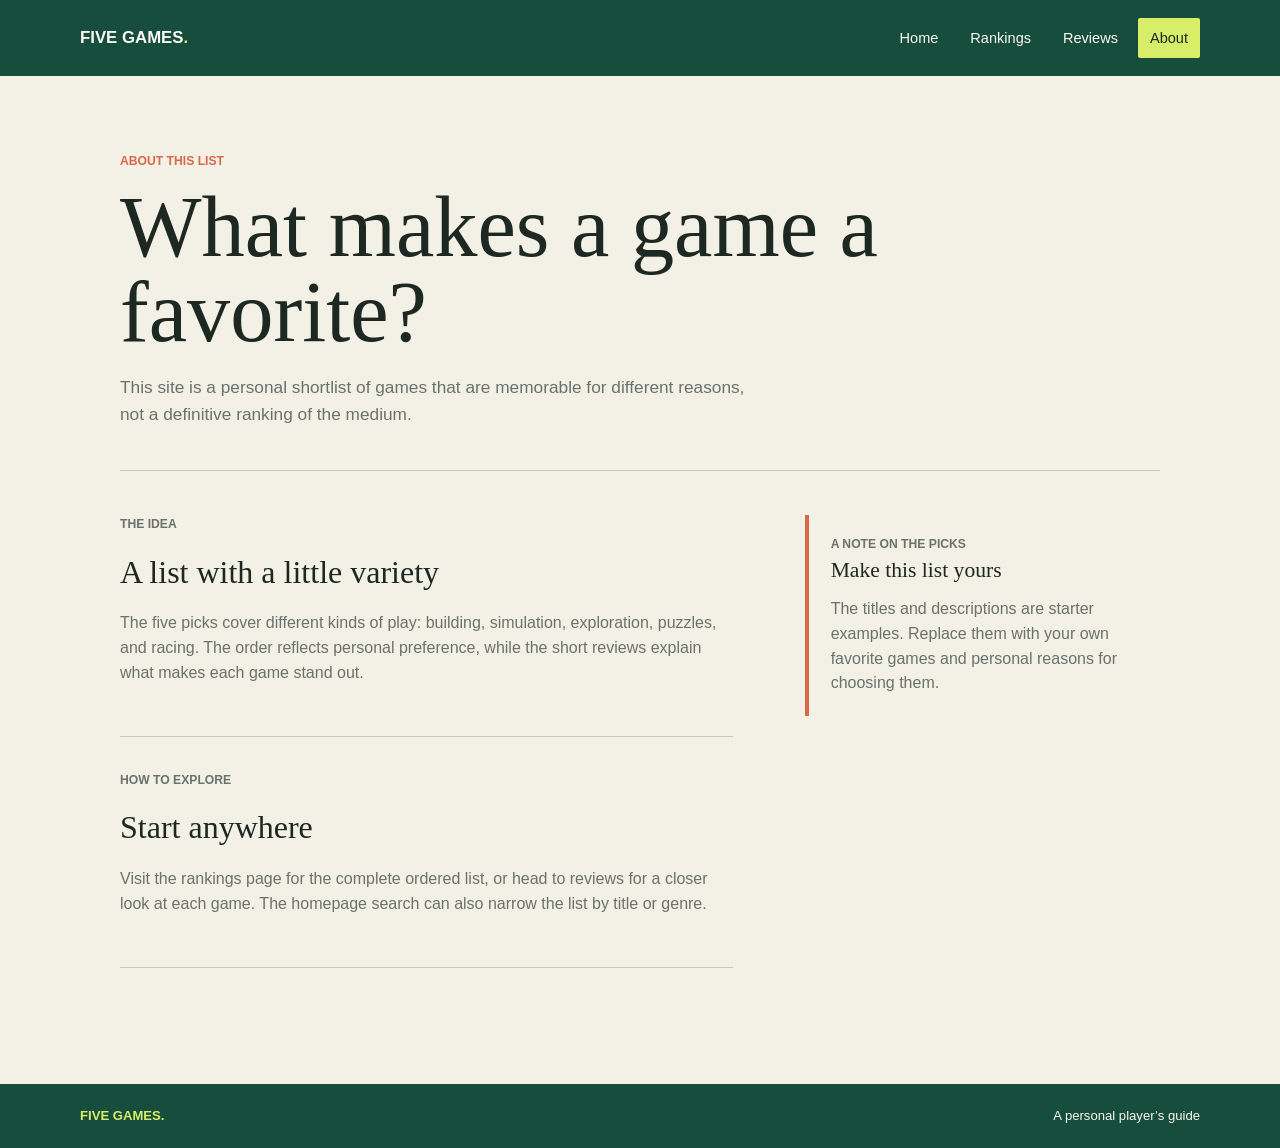
==== about.html @ af73bb3e "1st push" ====
<!doctype html>
<html lang="en">
<head>
  <meta charset="utf-8">
  <meta name="viewport" content="width=device-width, initial-scale=1">
  <meta name="description" content="About this personal collection of favorite video games.">
  <title>Five Games | About</title>
  <link rel="stylesheet" href="style.css">
</head>
<body>
  <header class="site-header">
    <a class="site-name" href="index.html">FIVE GAMES<span>.</span></a>
    <!-- The nav element groups links to all four pages in the site header. -->
    <nav class="site-nav" aria-label="Main navigation">
      <a href="index.html">Home</a>
      <a href="rankings.html">Rankings</a>
      <a href="reviews.html">Reviews</a>
      <a href="about.html" aria-current="page">About</a>
    </nav>
  </header>

  <main class="page-shell">
    <section class="intro page-intro">
      <p class="eyebrow">About this list</p>
      <h1>What makes a game a favorite?</h1>
      <p class="intro-copy">This site is a personal shortlist of games that are memorable for different reasons, not a definitive ranking of the medium.</p>
    </section>

    <section class="about-content">
      <div class="about-grid">
        <div>
          <section class="about-section">
            <p class="eyebrow">The idea</p>
            <h2>A list with a little variety</h2>
            <p>The five picks cover different kinds of play: building, simulation, exploration, puzzles, and racing. The order reflects personal preference, while the short reviews explain what makes each game stand out.</p>
          </section>
          <section class="about-section">
            <p class="eyebrow">How to explore</p>
            <h2>Start anywhere</h2>
            <p>Visit the rankings page for the complete ordered list, or head to reviews for a closer look at each game. The homepage search can also narrow the list by title or genre.</p>
          </section>
        </div>
        <aside class="about-aside">
          <p class="eyebrow">A note on the picks</p>
          <h2>Make this list yours</h2>
          <p>The titles and descriptions are starter examples. Replace them with your own favorite games and personal reasons for choosing them.</p>
        </aside>
      </div>
    </section>
  </main>

  <footer class="site-footer"><span>FIVE GAMES.</span><span>A personal player’s guide</span></footer>
</body>
</html>
---- style.css ----
:root {
  color-scheme: light;
  --paper: #f3f0e6;
  --paper-light: #fbf9f1;
  --ink: #1c2821;
  --green: #174d3d;
  --green-soft: #dce8d8;
  --lime: #d8ee68;
  --coral: #d9684b;
  --muted: #69736a;
  --rule: #c9c9b9;
  font-family: Arial, Helvetica, sans-serif;
  font-synthesis: none;
}

* {
  box-sizing: border-box;
}

body {
  margin: 0;
  background: var(--paper);
  color: var(--ink);
  line-height: 1.55;
}

a {
  color: inherit;
}

.site-header {
  min-height: 76px;
  padding: 0 max(6vw, calc((100vw - 1120px) / 2));
  display: flex;
  align-items: center;
  justify-content: space-between;
  gap: 28px;
  background: var(--green);
  color: var(--paper-light);
}

.site-name {
  color: var(--paper-light);
  font-size: 1.05rem;
  font-weight: 800;
  text-decoration: none;
  white-space: nowrap;
}

.site-name span,
.site-footer span:first-child {
  color: var(--lime);
}

.site-nav {
  display: flex;
  align-items: center;
  gap: 8px;
}

.site-nav a {
  padding: 9px 12px;
  border-radius: 2px;
  color: var(--paper-light);
  font-size: 0.91rem;
  text-decoration: none;
}

.site-nav a:hover,
.site-nav a:focus-visible,
.site-nav a[aria-current="page"] {
  background: var(--lime);
  color: var(--ink);
}

.page-shell {
  width: min(100% - 48px, 1040px);
  margin: 0 auto;
}

.intro {
  padding: 76px 0 48px;
  border-bottom: 1px solid var(--rule);
}

.intro-home {
  display: grid;
  grid-template-columns: minmax(0, 1.2fr) minmax(240px, 0.8fr);
  column-gap: 64px;
  align-items: end;
}

.intro-home .eyebrow,
.intro-home h1 {
  grid-column: 1;
}

.intro-home .intro-copy {
  grid-column: 1;
  max-width: 520px;
  margin-bottom: 0;
}

.intro-home .game-search {
  grid-column: 2;
  grid-row: 1 / span 3;
  align-self: end;
}

.eyebrow {
  margin: 0 0 14px;
  color: var(--coral);
  font-size: 0.76rem;
  font-weight: 800;
  text-transform: uppercase;
}

h1,
h2,
h3,
p {
  margin-top: 0;
}

h1,
.section-heading h2,
.about-section h2 {
  font-family: Georgia, "Times New Roman", serif;
  font-weight: 500;
}

h1 {
  max-width: 760px;
  margin-bottom: 20px;
  font-size: clamp(2.8rem, 7vw, 5.4rem);
  line-height: 0.98;
}

.page-intro h1 {
  max-width: 840px;
}

.intro-copy {
  max-width: 650px;
  color: var(--muted);
  font-size: 1.08rem;
}

.game-search {
  display: grid;
  gap: 8px;
  padding: 18px;
  background: var(--green-soft);
}

.game-search label {
  font-size: 0.84rem;
  font-weight: 700;
}

.game-search input {
  width: 100%;
  min-height: 46px;
  padding: 10px 12px;
  border: 1px solid #8c9b88;
  border-radius: 2px;
  background: var(--paper-light);
  color: var(--ink);
  font: inherit;
}

.game-search input:focus-visible {
  outline: 3px solid var(--coral);
  outline-offset: 2px;
}

.search-status {
  min-height: 1.5em;
  margin: 18px 0 0;
  color: var(--muted);
  font-size: 0.9rem;
}

.home-ranking {
  padding: 44px 0 80px;
}

.section-heading {
  display: flex;
  align-items: end;
  justify-content: space-between;
  gap: 20px;
  margin-bottom: 18px;
}

.section-heading .eyebrow {
  margin-bottom: 5px;
}

.section-heading h2,
.about-section h2 {
  margin-bottom: 0;
  font-size: 2rem;
}

.game-list {
  margin: 0;
  padding: 0;
  list-style-position: inside;
}

.game-entry {
  display: grid;
  grid-template-columns: 86px minmax(0, 1fr) auto;
  align-items: center;
  gap: 24px;
  min-height: 126px;
  padding: 22px 12px 22px 8px;
  border-top: 1px solid var(--rule);
}

.game-entry:last-child {
  border-bottom: 1px solid var(--rule);
}

.game-entry::marker {
  color: var(--coral);
  font-family: Georgia, "Times New Roman", serif;
  font-size: 1.6rem;
  font-weight: 700;
}

.game-entry[hidden] {
  display: none;
}

.game-genre {
  justify-self: start;
  padding: 5px 9px;
  background: var(--lime);
  color: var(--ink);
  font-size: 0.73rem;
  font-weight: 800;
  text-transform: uppercase;
}

.game-entry h3,
.review h2 {
  margin-bottom: 5px;
  font-family: Georgia, "Times New Roman", serif;
  font-size: 1.45rem;
  font-weight: 500;
  line-height: 1.2;
}

.game-entry p,
.review p {
  max-width: 650px;
  margin-bottom: 0;
  color: var(--muted);
}

.text-link {
  color: var(--green);
  font-size: 0.9rem;
  font-weight: 700;
  text-decoration-thickness: 1px;
  text-underline-offset: 4px;
}

.text-link:hover {
  color: var(--coral);
}

.text-link span {
  color: var(--coral);
}

.page-intro {
  padding-bottom: 42px;
}

.page-intro .intro-copy {
  margin-bottom: 0;
}

.rankings-content,
.reviews-content,
.about-content {
  padding: 44px 0 82px;
}

.ranking-list {
  counter-reset: ranking;
  margin: 0;
  padding: 0;
  list-style: none;
}

.ranking-item {
  counter-increment: ranking;
  display: grid;
  grid-template-columns: 78px minmax(0, 1fr) 160px;
  align-items: center;
  gap: 24px;
  padding: 24px 0;
  border-top: 1px solid var(--rule);
}

.ranking-item:last-child {
  border-bottom: 1px solid var(--rule);
}

.ranking-number {
  color: var(--coral);
  font-family: Georgia, "Times New Roman", serif;
  font-size: 2.7rem;
  line-height: 1;
}

.ranking-title {
  margin-bottom: 6px;
  font-family: Georgia, "Times New Roman", serif;
  font-size: 1.6rem;
  font-weight: 500;
  line-height: 1.2;
}

.ranking-item p {
  max-width: 650px;
  margin-bottom: 0;
  color: var(--muted);
}

.ranking-aside {
  justify-self: end;
  color: var(--green);
  font-size: 0.82rem;
  font-weight: 700;
  text-align: right;
}

.review {
  display: grid;
  grid-template-columns: 150px minmax(0, 1fr);
  gap: 28px;
  padding: 30px 0;
  border-top: 1px solid var(--rule);
  scroll-margin-top: 24px;
}

.review:last-child {
  border-bottom: 1px solid var(--rule);
}

.review-meta {
  color: var(--coral);
  font-size: 0.79rem;
  font-weight: 800;
  text-transform: uppercase;
}

.review-meta p {
  margin: 4px 0 0;
  color: var(--muted);
  font-weight: 400;
  text-transform: none;
}

.review h2 {
  font-size: 1.8rem;
}

.review .review-summary {
  margin-bottom: 12px;
  color: var(--ink);
  font-size: 1.04rem;
}

.about-grid {
  display: grid;
  grid-template-columns: minmax(0, 1fr) minmax(240px, 0.58fr);
  gap: 72px;
}

.about-section {
  padding: 0 0 34px;
  border-bottom: 1px solid var(--rule);
  margin-bottom: 34px;
}

.about-section h2 {
  margin-bottom: 14px;
}

.about-section p {
  max-width: 650px;
  color: var(--muted);
}

.about-aside {
  align-self: start;
  padding: 20px 0 20px 22px;
  border-left: 4px solid var(--coral);
}

.about-aside h2 {
  margin-bottom: 10px;
  font-family: Georgia, "Times New Roman", serif;
  font-size: 1.35rem;
  font-weight: 500;
}

.about-aside p {
  margin-bottom: 0;
  color: var(--muted);
}

.site-footer {
  display: flex;
  justify-content: space-between;
  gap: 20px;
  padding: 22px max(6vw, calc((100vw - 1120px) / 2));
  background: var(--green);
  color: var(--paper-light);
  font-size: 0.82rem;
}

.site-footer span:first-child {
  font-weight: 800;
}

@media (max-width: 700px) {
  .site-header {
    align-items: flex-start;
    flex-direction: column;
    gap: 12px;
    padding: 18px 24px;
  }

  .site-nav {
    width: 100%;
    flex-wrap: wrap;
    gap: 2px;
  }

  .site-nav a {
    padding: 7px 9px;
  }

  .page-shell {
    width: min(100% - 36px, 1040px);
  }

  .intro {
    padding-top: 52px;
  }

  .intro-home {
    display: block;
  }

  .intro-home .game-search {
    margin-top: 28px;
  }

  .game-entry {
    grid-template-columns: 1fr auto;
    gap: 12px;
    padding: 18px 6px;
  }

  .game-genre {
    grid-column: 1 / -1;
  }

  .game-entry > div {
    grid-column: 1 / -1;
  }

  .game-entry .text-link {
    grid-column: 1 / -1;
    justify-self: start;
  }

  .ranking-item {
    grid-template-columns: 54px minmax(0, 1fr);
    gap: 14px;
  }

  .ranking-aside {
    grid-column: 2;
    justify-self: start;
    text-align: left;
  }

  .review {
    grid-template-columns: 1fr;
    gap: 10px;
  }

  .about-grid {
    grid-template-columns: 1fr;
    gap: 24px;
  }

  .site-footer {
    padding: 20px 24px;
  }
}
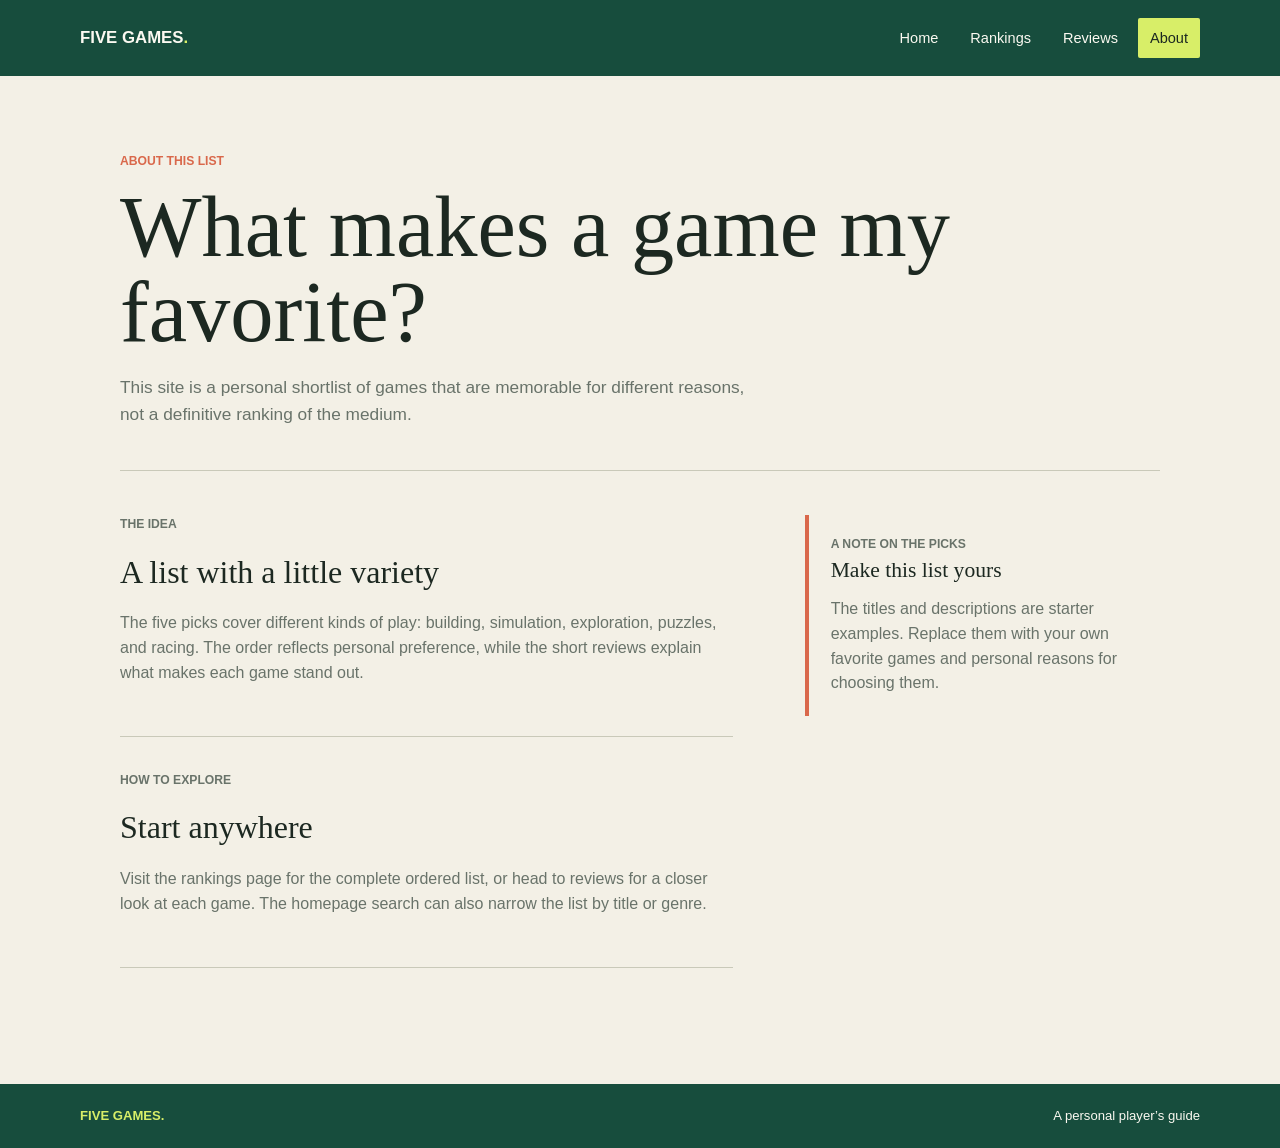
==== commit abcf19d1: "1st draft" ====
--- a/about.html
+++ b/about.html
@@ -5,7 +5,7 @@
   <meta name="viewport" content="width=device-width, initial-scale=1">
   <meta name="description" content="About this personal collection of favorite video games.">
   <title>Five Games | About</title>
-  <link rel="stylesheet" href="style.css">
+  <link rel="stylesheet" href="CSS/style.css">
 </head>
 <body>
   <header class="site-header">
@@ -22,7 +22,7 @@
   <main class="page-shell">
     <section class="intro page-intro">
       <p class="eyebrow">About this list</p>
-      <h1>What makes a game a favorite?</h1>
+      <h1>What makes a game my favorite?</h1>
       <p class="intro-copy">This site is a personal shortlist of games that are memorable for different reasons, not a definitive ranking of the medium.</p>
     </section>
 
--- a/CSS/style.css
+++ b/CSS/style.css
@@ -0,0 +1,510 @@
+:root {
+  color-scheme: light;
+  --paper: #f3f0e6;
+  --paper-light: #fbf9f1;
+  --ink: #1c2821;
+  --green: #174d3d;
+  --green-soft: #dce8d8;
+  --lime: #d8ee68;
+  --coral: #d9684b;
+  --muted: #69736a;
+  --rule: #c9c9b9;
+  font-family: Arial, Helvetica, sans-serif;
+  font-synthesis: none;
+}
+
+* {
+  box-sizing: border-box;
+}
+
+body {
+  margin: 0;
+  background: var(--paper);
+  color: var(--ink);
+  line-height: 1.55;
+}
+
+a {
+  color: inherit;
+}
+
+.site-header {
+  min-height: 76px;
+  padding: 0 max(6vw, calc((100vw - 1120px) / 2));
+  display: flex;
+  align-items: center;
+  justify-content: space-between;
+  gap: 28px;
+  background: var(--green);
+  color: var(--paper-light);
+}
+
+.site-name {
+  color: var(--paper-light);
+  font-size: 1.05rem;
+  font-weight: 800;
+  text-decoration: none;
+  white-space: nowrap;
+}
+
+.site-name span,
+.site-footer span:first-child {
+  color: var(--lime);
+}
+
+.site-nav {
+  display: flex;
+  align-items: center;
+  gap: 8px;
+}
+
+.site-nav a {
+  padding: 9px 12px;
+  border-radius: 2px;
+  color: var(--paper-light);
+  font-size: 0.91rem;
+  text-decoration: none;
+}
+
+.site-nav a:hover,
+.site-nav a:focus-visible,
+.site-nav a[aria-current="page"] {
+  background: var(--lime);
+  color: var(--ink);
+}
+
+.page-shell {
+  width: min(100% - 48px, 1040px);
+  margin: 0 auto;
+}
+
+.intro {
+  padding: 76px 0 48px;
+  border-bottom: 1px solid var(--rule);
+}
+
+.intro-home {
+  display: grid;
+  grid-template-columns: minmax(0, 1.2fr) minmax(240px, 0.8fr);
+  column-gap: 64px;
+  align-items: end;
+}
+
+.intro-home .eyebrow,
+.intro-home h1 {
+  grid-column: 1;
+}
+
+.intro-home .intro-copy {
+  grid-column: 1;
+  max-width: 520px;
+  margin-bottom: 0;
+}
+
+.intro-home .game-search {
+  grid-column: 2;
+  grid-row: 1 / span 3;
+  align-self: end;
+}
+
+.eyebrow {
+  margin: 0 0 14px;
+  color: var(--coral);
+  font-size: 0.76rem;
+  font-weight: 800;
+  text-transform: uppercase;
+}
+
+h1,
+h2,
+h3,
+p {
+  margin-top: 0;
+}
+
+h1,
+.section-heading h2,
+.about-section h2 {
+  font-family: Georgia, "Times New Roman", serif;
+  font-weight: 500;
+}
+
+h1 {
+  max-width: 760px;
+  margin-bottom: 20px;
+  font-size: clamp(2.8rem, 7vw, 5.4rem);
+  line-height: 0.98;
+}
+
+.page-intro h1 {
+  max-width: 840px;
+}
+
+.intro-copy {
+  max-width: 650px;
+  color: var(--muted);
+  font-size: 1.08rem;
+}
+
+.game-search {
+  display: grid;
+  gap: 8px;
+  padding: 18px;
+  background: var(--green-soft);
+}
+
+.game-search label {
+  font-size: 0.84rem;
+  font-weight: 700;
+}
+
+.game-search input {
+  width: 100%;
+  min-height: 46px;
+  padding: 10px 12px;
+  border: 1px solid #8c9b88;
+  border-radius: 2px;
+  background: var(--paper-light);
+  color: var(--ink);
+  font: inherit;
+}
+
+.game-search input:focus-visible {
+  outline: 3px solid var(--coral);
+  outline-offset: 2px;
+}
+
+.search-status {
+  min-height: 1.5em;
+  margin: 18px 0 0;
+  color: var(--muted);
+  font-size: 0.9rem;
+}
+
+.home-ranking {
+  padding: 44px 0 80px;
+}
+
+.section-heading {
+  display: flex;
+  align-items: end;
+  justify-content: space-between;
+  gap: 20px;
+  margin-bottom: 18px;
+}
+
+.section-heading .eyebrow {
+  margin-bottom: 5px;
+}
+
+.section-heading h2,
+.about-section h2 {
+  margin-bottom: 0;
+  font-size: 2rem;
+}
+
+.game-list {
+  margin: 0;
+  padding: 0;
+  list-style-position: inside;
+}
+
+.game-entry {
+  display: grid;
+  grid-template-columns: 86px minmax(0, 1fr) auto;
+  align-items: center;
+  gap: 24px;
+  min-height: 126px;
+  padding: 22px 12px 22px 8px;
+  border-top: 1px solid var(--rule);
+}
+
+.game-entry:last-child {
+  border-bottom: 1px solid var(--rule);
+}
+
+.game-entry::marker {
+  color: var(--coral);
+  font-family: Georgia, "Times New Roman", serif;
+  font-size: 1.6rem;
+  font-weight: 700;
+}
+
+.game-entry[hidden] {
+  display: none;
+}
+
+.game-genre {
+  justify-self: start;
+  padding: 5px 9px;
+  background: var(--lime);
+  color: var(--ink);
+  font-size: 0.73rem;
+  font-weight: 800;
+  text-transform: uppercase;
+}
+
+.game-entry h3,
+.review h2 {
+  margin-bottom: 5px;
+  font-family: Georgia, "Times New Roman", serif;
+  font-size: 1.45rem;
+  font-weight: 500;
+  line-height: 1.2;
+}
+
+.game-entry p,
+.review p {
+  max-width: 650px;
+  margin-bottom: 0;
+  color: var(--muted);
+}
+
+.text-link {
+  color: var(--green);
+  font-size: 0.9rem;
+  font-weight: 700;
+  text-decoration-thickness: 1px;
+  text-underline-offset: 4px;
+}
+
+.text-link:hover {
+  color: var(--coral);
+}
+
+.text-link span {
+  color: var(--coral);
+}
+
+.page-intro {
+  padding-bottom: 42px;
+}
+
+.page-intro .intro-copy {
+  margin-bottom: 0;
+}
+
+.rankings-content,
+.reviews-content,
+.about-content {
+  padding: 44px 0 82px;
+}
+
+.ranking-list {
+  counter-reset: ranking;
+  margin: 0;
+  padding: 0;
+  list-style: none;
+}
+
+.ranking-item {
+  counter-increment: ranking;
+  display: grid;
+  grid-template-columns: 78px minmax(0, 1fr) 160px;
+  align-items: center;
+  gap: 24px;
+  padding: 24px 0;
+  border-top: 1px solid var(--rule);
+}
+
+.ranking-item:last-child {
+  border-bottom: 1px solid var(--rule);
+}
+
+.ranking-number {
+  color: var(--coral);
+  font-family: Georgia, "Times New Roman", serif;
+  font-size: 2.7rem;
+  line-height: 1;
+}
+
+.ranking-title {
+  margin-bottom: 6px;
+  font-family: Georgia, "Times New Roman", serif;
+  font-size: 1.6rem;
+  font-weight: 500;
+  line-height: 1.2;
+}
+
+.ranking-item p {
+  max-width: 650px;
+  margin-bottom: 0;
+  color: var(--muted);
+}
+
+.ranking-aside {
+  justify-self: end;
+  color: var(--green);
+  font-size: 0.82rem;
+  font-weight: 700;
+  text-align: right;
+}
+
+.review {
+  display: grid;
+  grid-template-columns: 150px minmax(0, 1fr);
+  gap: 28px;
+  padding: 30px 0;
+  border-top: 1px solid var(--rule);
+  scroll-margin-top: 24px;
+}
+
+.review:last-child {
+  border-bottom: 1px solid var(--rule);
+}
+
+.review-meta {
+  color: var(--coral);
+  font-size: 0.79rem;
+  font-weight: 800;
+  text-transform: uppercase;
+}
+
+.review-meta p {
+  margin: 4px 0 0;
+  color: var(--muted);
+  font-weight: 400;
+  text-transform: none;
+}
+
+.review h2 {
+  font-size: 1.8rem;
+}
+
+.review .review-summary {
+  margin-bottom: 12px;
+  color: var(--ink);
+  font-size: 1.04rem;
+}
+
+.about-grid {
+  display: grid;
+  grid-template-columns: minmax(0, 1fr) minmax(240px, 0.58fr);
+  gap: 72px;
+}
+
+.about-section {
+  padding: 0 0 34px;
+  border-bottom: 1px solid var(--rule);
+  margin-bottom: 34px;
+}
+
+.about-section h2 {
+  margin-bottom: 14px;
+}
+
+.about-section p {
+  max-width: 650px;
+  color: var(--muted);
+}
+
+.about-aside {
+  align-self: start;
+  padding: 20px 0 20px 22px;
+  border-left: 4px solid var(--coral);
+}
+
+.about-aside h2 {
+  margin-bottom: 10px;
+  font-family: Georgia, "Times New Roman", serif;
+  font-size: 1.35rem;
+  font-weight: 500;
+}
+
+.about-aside p {
+  margin-bottom: 0;
+  color: var(--muted);
+}
+
+.site-footer {
+  display: flex;
+  justify-content: space-between;
+  gap: 20px;
+  padding: 22px max(6vw, calc((100vw - 1120px) / 2));
+  background: var(--green);
+  color: var(--paper-light);
+  font-size: 0.82rem;
+}
+
+.site-footer span:first-child {
+  font-weight: 800;
+}
+
+@media (max-width: 700px) {
+  .site-header {
+    align-items: flex-start;
+    flex-direction: column;
+    gap: 12px;
+    padding: 18px 24px;
+  }
+
+  .site-nav {
+    width: 100%;
+    flex-wrap: wrap;
+    gap: 2px;
+  }
+
+  .site-nav a {
+    padding: 7px 9px;
+  }
+
+  .page-shell {
+    width: min(100% - 36px, 1040px);
+  }
+
+  .intro {
+    padding-top: 52px;
+  }
+
+  .intro-home {
+    display: block;
+  }
+
+  .intro-home .game-search {
+    margin-top: 28px;
+  }
+
+  .game-entry {
+    grid-template-columns: 1fr auto;
+    gap: 12px;
+    padding: 18px 6px;
+  }
+
+  .game-genre {
+    grid-column: 1 / -1;
+  }
+
+  .game-entry > div {
+    grid-column: 1 / -1;
+  }
+
+  .game-entry .text-link {
+    grid-column: 1 / -1;
+    justify-self: start;
+  }
+
+  .ranking-item {
+    grid-template-columns: 54px minmax(0, 1fr);
+    gap: 14px;
+  }
+
+  .ranking-aside {
+    grid-column: 2;
+    justify-self: start;
+    text-align: left;
+  }
+
+  .review {
+    grid-template-columns: 1fr;
+    gap: 10px;
+  }
+
+  .about-grid {
+    grid-template-columns: 1fr;
+    gap: 24px;
+  }
+
+  .site-footer {
+    padding: 20px 24px;
+  }
+}
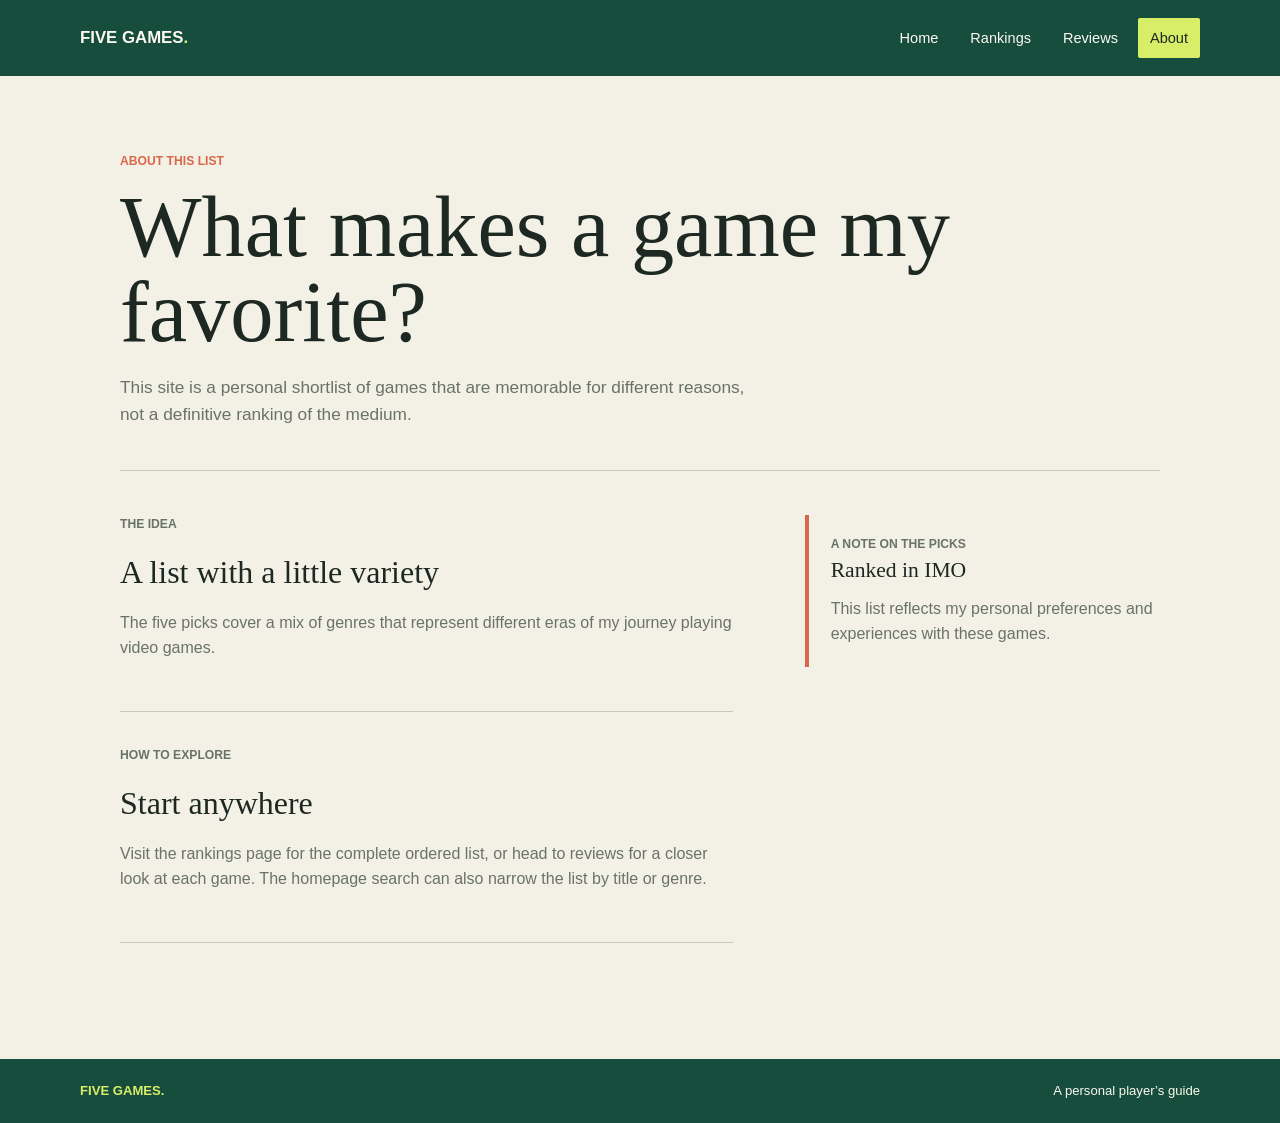
==== commit 8c2a8b96: "Update about.html" ====
--- a/about.html
+++ b/about.html
@@ -32,7 +32,7 @@
           <section class="about-section">
             <p class="eyebrow">The idea</p>
             <h2>A list with a little variety</h2>
-            <p>The five picks cover different kinds of play: building, simulation, exploration, puzzles, and racing. The order reflects personal preference, while the short reviews explain what makes each game stand out.</p>
+            <p>The five picks cover a mix of genres that represent different eras of my journey playing video games.</p>
           </section>
           <section class="about-section">
             <p class="eyebrow">How to explore</p>
@@ -42,8 +42,8 @@
         </div>
         <aside class="about-aside">
           <p class="eyebrow">A note on the picks</p>
-          <h2>Make this list yours</h2>
-          <p>The titles and descriptions are starter examples. Replace them with your own favorite games and personal reasons for choosing them.</p>
+          <h2>Ranked in IMO</h2>
+          <p>This list reflects my personal preferences and experiences with these games.</p>
         </aside>
       </div>
     </section>
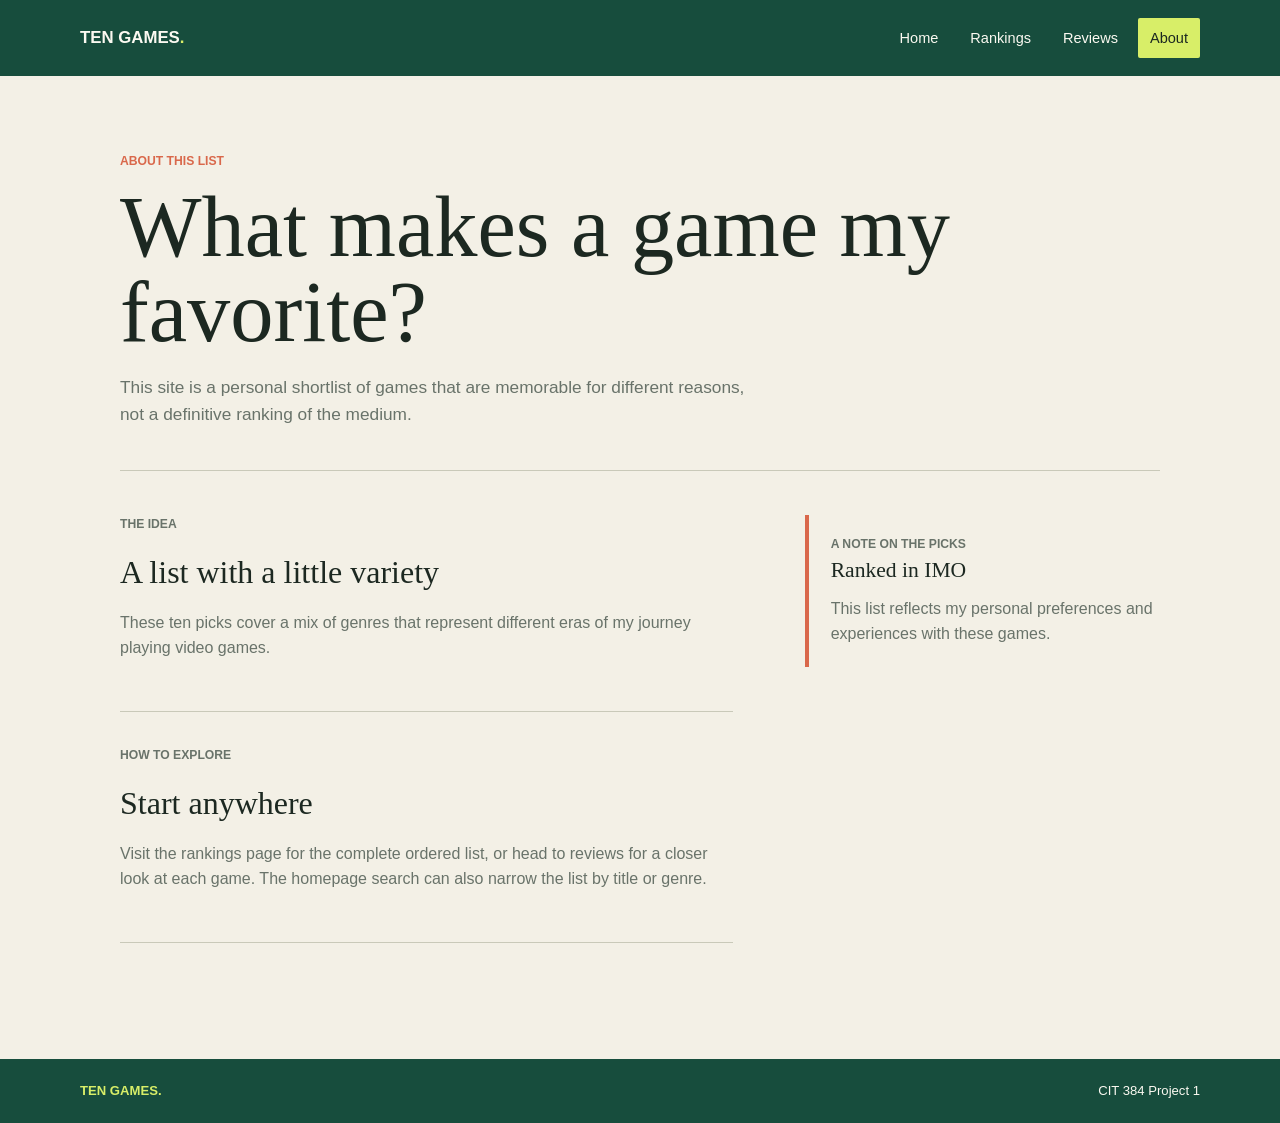
==== commit d947a273: "2nd commit" ====
--- a/about.html
+++ b/about.html
@@ -4,13 +4,14 @@
   <meta charset="utf-8">
   <meta name="viewport" content="width=device-width, initial-scale=1">
   <meta name="description" content="About this personal collection of favorite video games.">
-  <title>Five Games | About</title>
+  <title>Ten Games | About</title>
   <link rel="stylesheet" href="CSS/style.css">
 </head>
 <body>
   <header class="site-header">
-    <a class="site-name" href="index.html">FIVE GAMES<span>.</span></a>
-    <!-- The nav element groups links to all four pages in the site header. -->
+    <a class="site-name" href="index.html">TEN GAMES<span>.</span></a>
+    <!-- The nav element is an MDN semantic landmark. It groups the main site links together so
+         users can move between the pages in a clear and consistent way. -->
     <nav class="site-nav" aria-label="Main navigation">
       <a href="index.html">Home</a>
       <a href="rankings.html">Rankings</a>
@@ -19,6 +20,8 @@
     </nav>
   </header>
 
+  <!-- The main element is an MDN landmark that marks the primary content of the page.
+       It helps define the main informational area for this About page. -->
   <main class="page-shell">
     <section class="intro page-intro">
       <p class="eyebrow">About this list</p>
@@ -29,10 +32,12 @@
     <section class="about-content">
       <div class="about-grid">
         <div>
+          <!-- The section element groups related information into distinct content blocks.
+               This keeps the page readable and makes the structure easier to navigate. -->
           <section class="about-section">
             <p class="eyebrow">The idea</p>
             <h2>A list with a little variety</h2>
-            <p>The five picks cover a mix of genres that represent different eras of my journey playing video games.</p>
+            <p>These ten picks cover a mix of genres that represent different eras of my journey playing video games.</p>
           </section>
           <section class="about-section">
             <p class="eyebrow">How to explore</p>
@@ -40,6 +45,8 @@
             <p>Visit the rankings page for the complete ordered list, or head to reviews for a closer look at each game. The homepage search can also narrow the list by title or genre.</p>
           </section>
         </div>
+        <!-- The aside element is a semantic MDN section used here for supporting information
+             related to the main content but not the main focus of the page. -->
         <aside class="about-aside">
           <p class="eyebrow">A note on the picks</p>
           <h2>Ranked in IMO</h2>
@@ -49,6 +56,8 @@
     </section>
   </main>
 
-  <footer class="site-footer"><span>FIVE GAMES.</span><span>A personal player’s guide</span></footer>
+  <!-- The footer element is an MDN landmark used to mark the end of the page content.
+       It is used here for site branding and identity after the About section. -->
+  <footer class="site-footer"><span>TEN GAMES.</span><span>CIT 384 Project 1</span></footer>
 </body>
 </html>
--- a/CSS/style.css
+++ b/CSS/style.css
@@ -1,4 +1,7 @@
 :root {
+  /* CSS custom properties are a MDN-supported feature that stores reusable values.
+     These variables are defined here and used throughout the site for colors, spacing,
+     and typography so the design stays consistent across all pages. */
   color-scheme: light;
   --paper: #f3f0e6;
   --paper-light: #fbf9f1;
@@ -29,6 +32,9 @@
 }
 
 .site-header {
+  /* The flexbox layout is a core CSS feature from MDN used here to align the brand
+     and main navigation across the top of every page. This keeps the header easy to
+     read and keeps the layout responsive on smaller screens. */
   min-height: 76px;
   padding: 0 max(6vw, calc((100vw - 1120px) / 2));
   display: flex;
@@ -74,6 +80,9 @@
 }
 
 .page-shell {
+  /* This centered container keeps the content narrow on large screens while still using the
+     full width of the browser on smaller screens. The min() function is a modern CSS feature
+     that helps keep responsive spacing clean without needing extra wrapper divs. */
   width: min(100% - 48px, 1040px);
   margin: 0 auto;
 }
@@ -84,6 +93,9 @@
 }
 
 .intro-home {
+  /* The homepage intro uses CSS Grid to split the section into a text area and a search panel.
+     The two-column layout gives the heading room on the left while keeping the search box aligned
+     neatly on the right. */
   display: grid;
   grid-template-columns: minmax(0, 1.2fr) minmax(240px, 0.8fr);
   column-gap: 64px;
@@ -102,6 +114,8 @@
 }
 
 .intro-home .game-search {
+  /* This places the search panel in the right column and spans multiple grid rows so it lines up
+     visually with the intro text and feels like part of the same section block. */
   grid-column: 2;
   grid-row: 1 / span 3;
   align-self: end;
@@ -210,6 +224,9 @@
 }
 
 .game-entry {
+  /* Each homepage list item is arranged as a three-column grid: the genre label, the game info,
+     and the review link. This creates a clean, consistent card layout without needing a more
+     complex nested structure in the HTML. */
   display: grid;
   grid-template-columns: 86px minmax(0, 1fr) auto;
   align-items: center;
@@ -298,6 +315,8 @@
 }
 
 .ranking-item {
+  /* The ranking page uses a similar grid pattern, but the right column is reserved for the
+     genre tag so the list remains readable and evenly spaced while preserving the numeric order. */
   counter-increment: ranking;
   display: grid;
   grid-template-columns: 78px minmax(0, 1fr) 160px;
@@ -341,6 +360,9 @@
 }
 
 .review {
+  /* Each review is styled as a two-column layout so the left side can hold the category metadata
+     while the right side keeps the longer review text easy to scan. The scroll-margin-top helps
+     anchor links land cleanly when a review is opened from another page. */
   display: grid;
   grid-template-columns: 150px minmax(0, 1fr);
   gap: 28px;
@@ -378,6 +400,8 @@
 }
 
 .about-grid {
+  /* This layout creates a main content column and a smaller side note column. The sidebar stays
+     narrow while the main text keeps a roomy reading area, which makes the About page feel balanced. */
   display: grid;
   grid-template-columns: minmax(0, 1fr) minmax(240px, 0.58fr);
   gap: 72px;
@@ -431,6 +455,8 @@
 }
 
 @media (max-width: 700px) {
+  /* The mobile media query rearranges the layout for smaller screens by stacking the header,
+     expanding the cards, and collapsing the multi-column grids into a single-column flow. */
   .site-header {
     align-items: flex-start;
     flex-direction: column;
